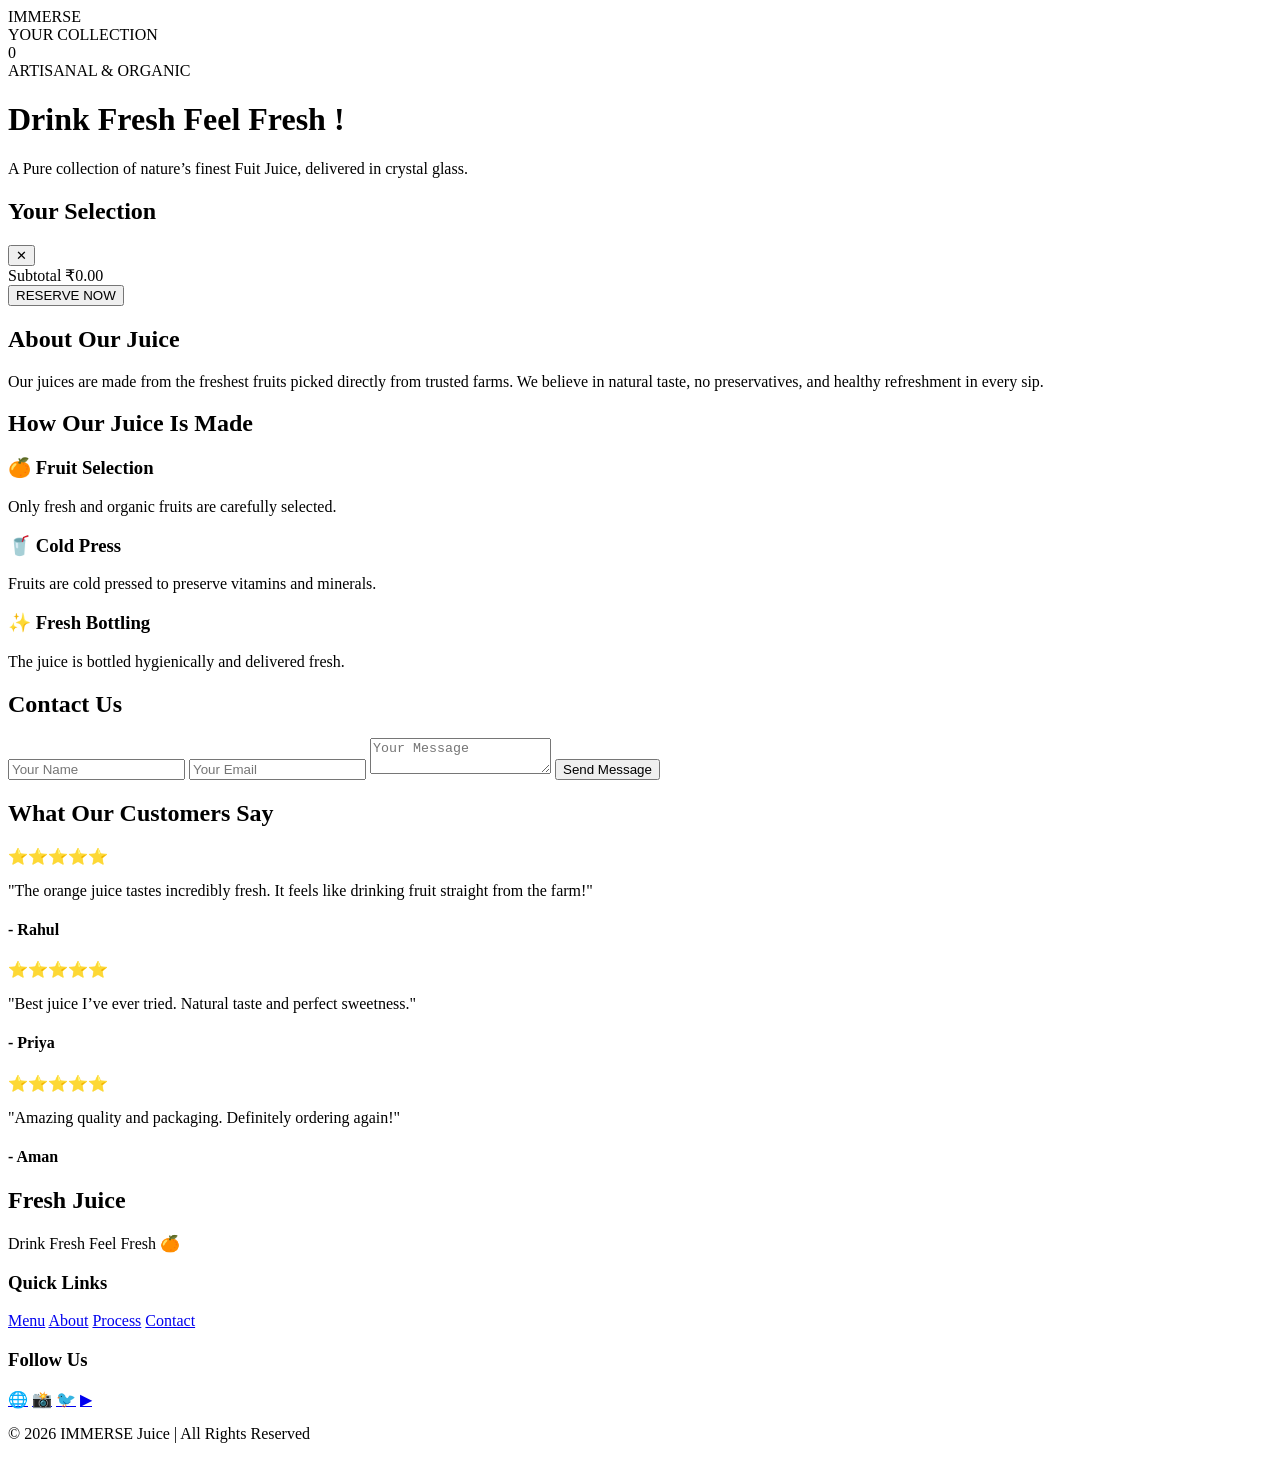
==== order.html @ 5682422b "first commit" ====
<!DOCTYPE html>
<html lang="en">
<head>
    <meta charset="UTF-8">
    <meta name="viewport" content="width=device-width, initial-scale=1.0">
    <title>IMMERSE | Premium Cold-Pressed</title>
    <link href="https://fonts.googleapis.com/css2?family=DM+Serif+Display&family=Outfit:wght@300;500;600&display=swap" rel="stylesheet">
    <link rel="stylesheet" href="CSS/orderstyle.css">
</head>
<body>

    <div class="glow-container">
        <div class="glow-circle glow-1"></div>
        <div class="glow-circle glow-2"></div>
        <div class="glow-circle glow-3"></div>
        <div class="glow-circle glow-4"></div>

    </div>

    <nav class="glass-nav">
        <div class="logo">IMMERSE</div>
        <div class="nav-right" onclick="toggleCart()">
            <span class="bag-label">YOUR COLLECTION</span>
            <div class="cart-pill"><span id="cart-count">0</span></div>
        </div>
    </nav>

    <div id="main-view">
        <header class="premium-hero" id="menu">
            <span class="hero-tag">ARTISANAL & ORGANIC</span>
            <h1>Drink <span>Fresh</span> Feel <span>Fresh !</span></h1>
            <p>A Pure collection of nature’s finest Fuit Juice, delivered in crystal glass.</p>
        </header>
        <main class="grid-container" id="juice-grid"></main>
    </div>

    <div id="cart-overlay" class="cart-overlay">
        <div class="cart-panel">
            <div class="cart-header">
                <h2>Your Selection</h2>
                <button class="close-btn" onclick="toggleCart()">✕</button>
            </div>
            <div id="cart-items" class="cart-body"></div>
            <div class="cart-footer">
                <div class="total-row">
                    <span>Subtotal</span>
                    <span id="total-price">₹0.00</span>
                </div>
                <button class="checkout-btn" onclick="openCheckout()">RESERVE NOW</button>
            </div>
        </div>
    </div>

    <section id="checkout-page" class="checkout-page" style="display: none;">
        <div class="checkout-container">
            <button class="back-link" onclick="closeCheckout()">← BACK TO COLLECTION</button>
            <div class="checkout-split">
                <div class="checkout-form-side">
                    <h2>Shipping Details</h2>
                    <form onsubmit="confirmFinalOrder(event)">
                        <input type="text" placeholder="Full Name" required class="luxe-input">
                        <input type="email" placeholder="Email Address" required class="luxe-input">
                        <input type="text" placeholder="Delivery Address" required class="luxe-input">
                        <h2 style="margin-top: 40px;">Payment</h2>
                        <div class="payment-mock">
                            <div style="letter-spacing: 4px; font-size: 1.1rem;">•••• •••• •••• ••••</div>
                            <div style="display:flex; justify-content:space-between; margin-top:15px; font-size:0.8rem; opacity:0.6;">
                                <span>EXP: MM/YY</span><span>CVC: •••</span>
                            </div>
                        </div>
                        <button type="submit" id="pay-btn" class="final-pay-btn">COMPLETE PURCHASE</button>
                    </form>
                </div>
                <div class="checkout-summary-side">
                    <h3>Order Summary</h3>
                    <div id="final-summary-items"></div>
                    <div class="summary-total">
                        <div class="line-item"><span>Subtotal</span><span id="sum-subtotal">$0.00</span></div>
                        <div class="line-item"><span>Shipping</span><span>FREE</span></div>
                        <div class="line-item total-bold"><span>Grand Total</span><span id="sum-total">$0.00</span></div>
                    </div>
                </div>
            </div>
        </div>
    </section>

    <section id="receipt-screen" class="receipt-screen" style="display: none;">
        <div class="receipt-card">
            <div class="success-icon">✓</div>
            <h1>Merci.</h1>
            <p class="receipt-sub">Your order has been placed successfully.</p>
            <div class="receipt-details">
                <div class="detail-row"><span>Order Number</span><span id="receipt-no">#VVT-0000</span></div>
                <div class="detail-row"><span>Date</span><span id="receipt-date">--</span></div>
            </div>
            <div class="receipt-divider"></div>
            <div id="receipt-items-list" class="receipt-items-list"></div>
            <div class="receipt-divider"></div>
            <div class="receipt-total-row">
                <span>Total Amount Paid</span>
                <strong id="receipt-total">$0.00</strong>
            </div>
            <div class="receipt-actions">
                <button class="print-btn" onclick="window.print()">PRINT</button>
                <button class="home-btn" onclick="returnToHome()">CONTINUE</button>
            </div>
        </div>
    </section>
    <!-- ABOUT SECTION -->
<section class="about-section" id="About">
    <h2>About Our Juice</h2>
    <p>
        Our juices are made from the freshest fruits picked directly from
        trusted farms. We believe in natural taste, no preservatives,
        and healthy refreshment in every sip.
    </p>
</section>


<!-- HOW OUR JUICE IS MADE -->
<section class="juice-process" id="Process">
    <h2>How Our Juice Is Made</h2>

    <div class="process-container">

        <div class="process-card">
            <h3>🍊 Fruit Selection</h3>
            <p>Only fresh and organic fruits are carefully selected.</p>
        </div>

        <div class="process-card">
            <h3>🥤 Cold Press</h3>
            <p>Fruits are cold pressed to preserve vitamins and minerals.</p>
        </div>

        <div class="process-card">
            <h3>✨ Fresh Bottling</h3>
            <p>The juice is bottled hygienically and delivered fresh.</p>
        </div>

    </div>
</section>


<!-- CONTACT SECTION -->
<section class="contact-section" id="Contact">
    <h2>Contact Us</h2>

    <form class="contact-form" >
        <input type="text" placeholder="Your Name">
        <input type="email" placeholder="Your Email">
        <textarea placeholder="Your Message"></textarea>
        <button type="submit">Send Message</button>
    </form>
</section>
    <section class="reviews-section">

    <h2>What Our Customers Say</h2>

    <div class="reviews-container">

        <div class="review-card">
            <div class="stars">⭐⭐⭐⭐⭐</div>
            <p>"The orange juice tastes incredibly fresh. It feels like drinking fruit straight from the farm!"</p>
            <h4>- Rahul</h4>
        </div>

        <div class="review-card">
            <div class="stars">⭐⭐⭐⭐⭐</div>
            <p>"Best juice I’ve ever tried. Natural taste and perfect sweetness."</p>
            <h4>- Priya</h4>
        </div>

        <div class="review-card">
            <div class="stars">⭐⭐⭐⭐⭐</div>
            <p>"Amazing quality and packaging. Definitely ordering again!"</p>
            <h4>- Aman</h4>
        </div>

    </div>

</section>


<footer class="footer">
    
    <div class="footer-container">

        <div class="footer-logo">
            <h2>Fresh Juice</h2>
            <p>Drink Fresh Feel Fresh 🍊</p>
        </div>

        <div class="footer-links">
            <h3>Quick Links</h3>
            <a href="#menu">Menu</a>
            <a href="#About">About</a>
            <a href="#Process">Process</a>
            <a href="#Contact">Contact</a>
        </div>

        <div class="footer-social">
            <h3>Follow Us</h3>
            <div class="social-icons">
                <a href="#">🌐</a>
                <a href="#">📸</a>
                <a href="#">🐦</a>
                <a href="#">▶</a>
            </div>
        </div>

    </div>


    <div class="footer-bottom">
        <p>© 2026 IMMERSE Juice | All Rights Reserved</p>
    </div>

</footer>

    <script src="JAVASCRIPT/orderscript.js"></script>
</body>
</html>
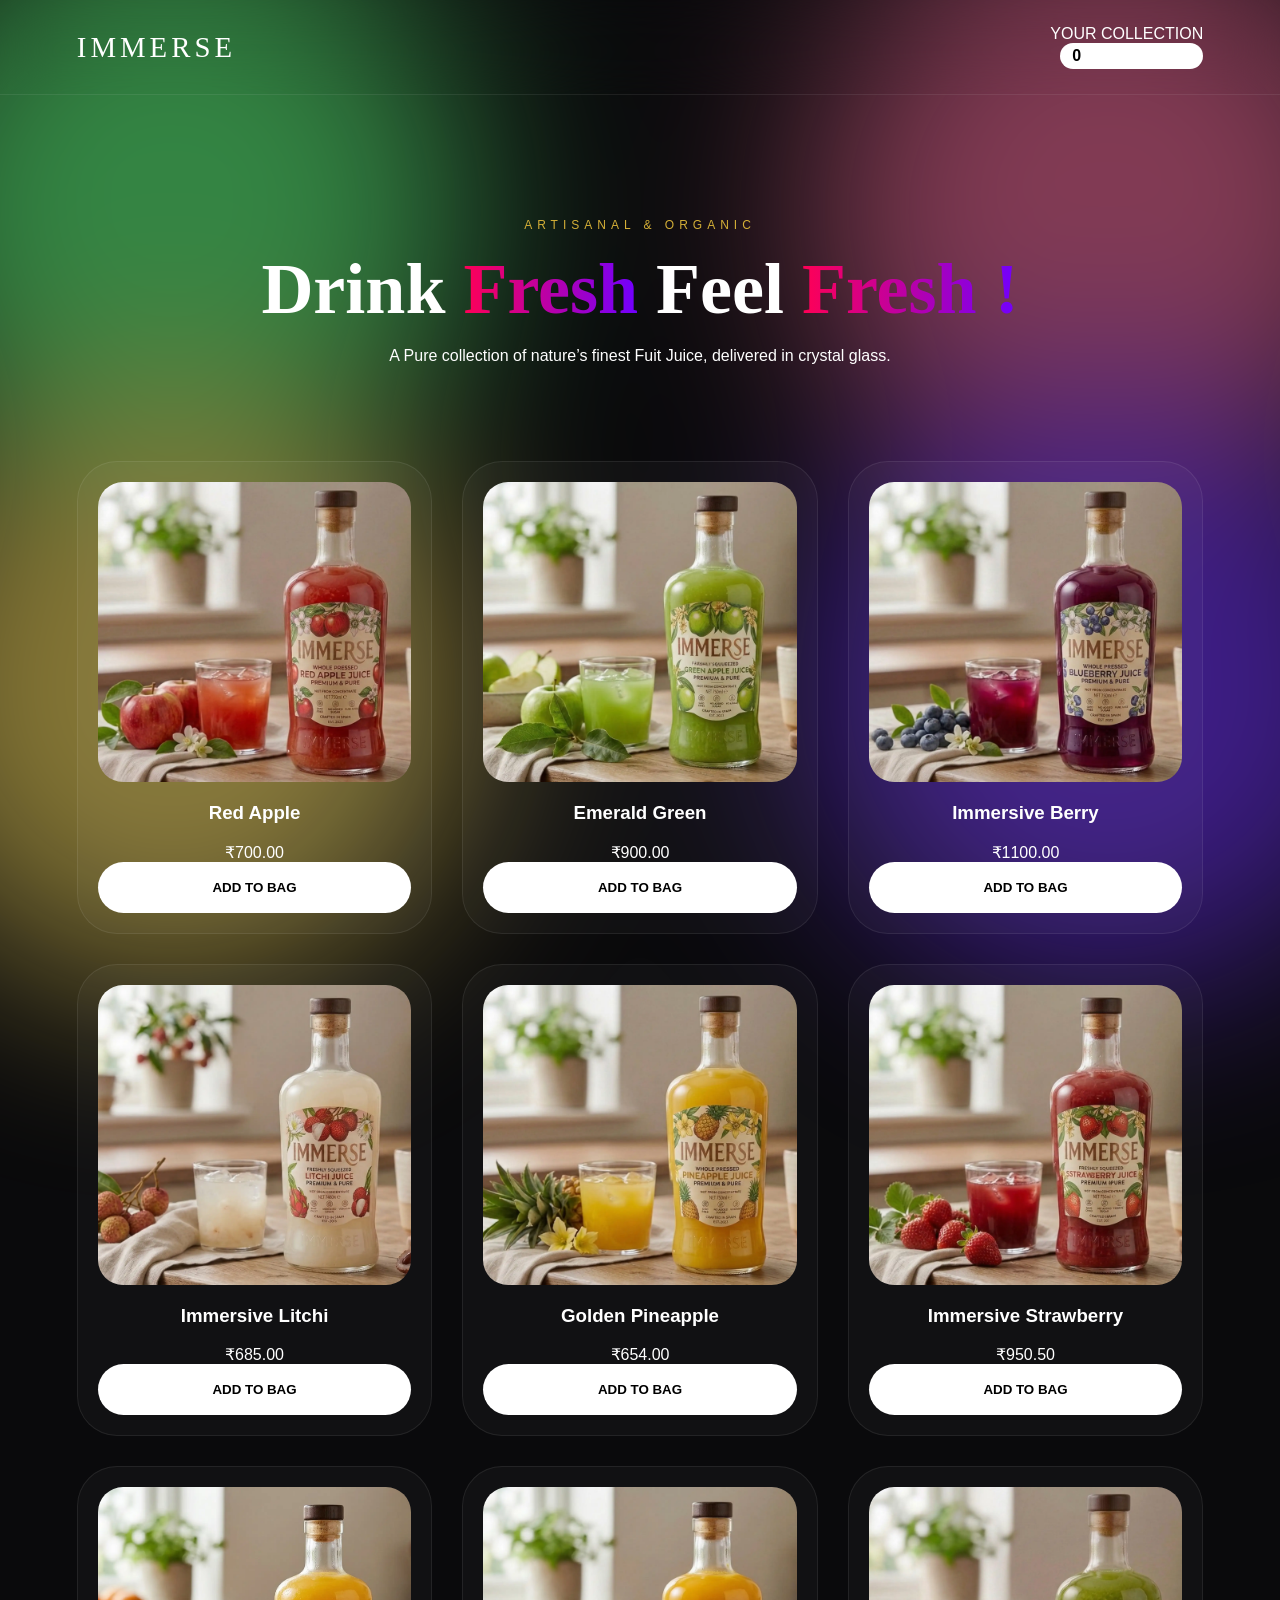
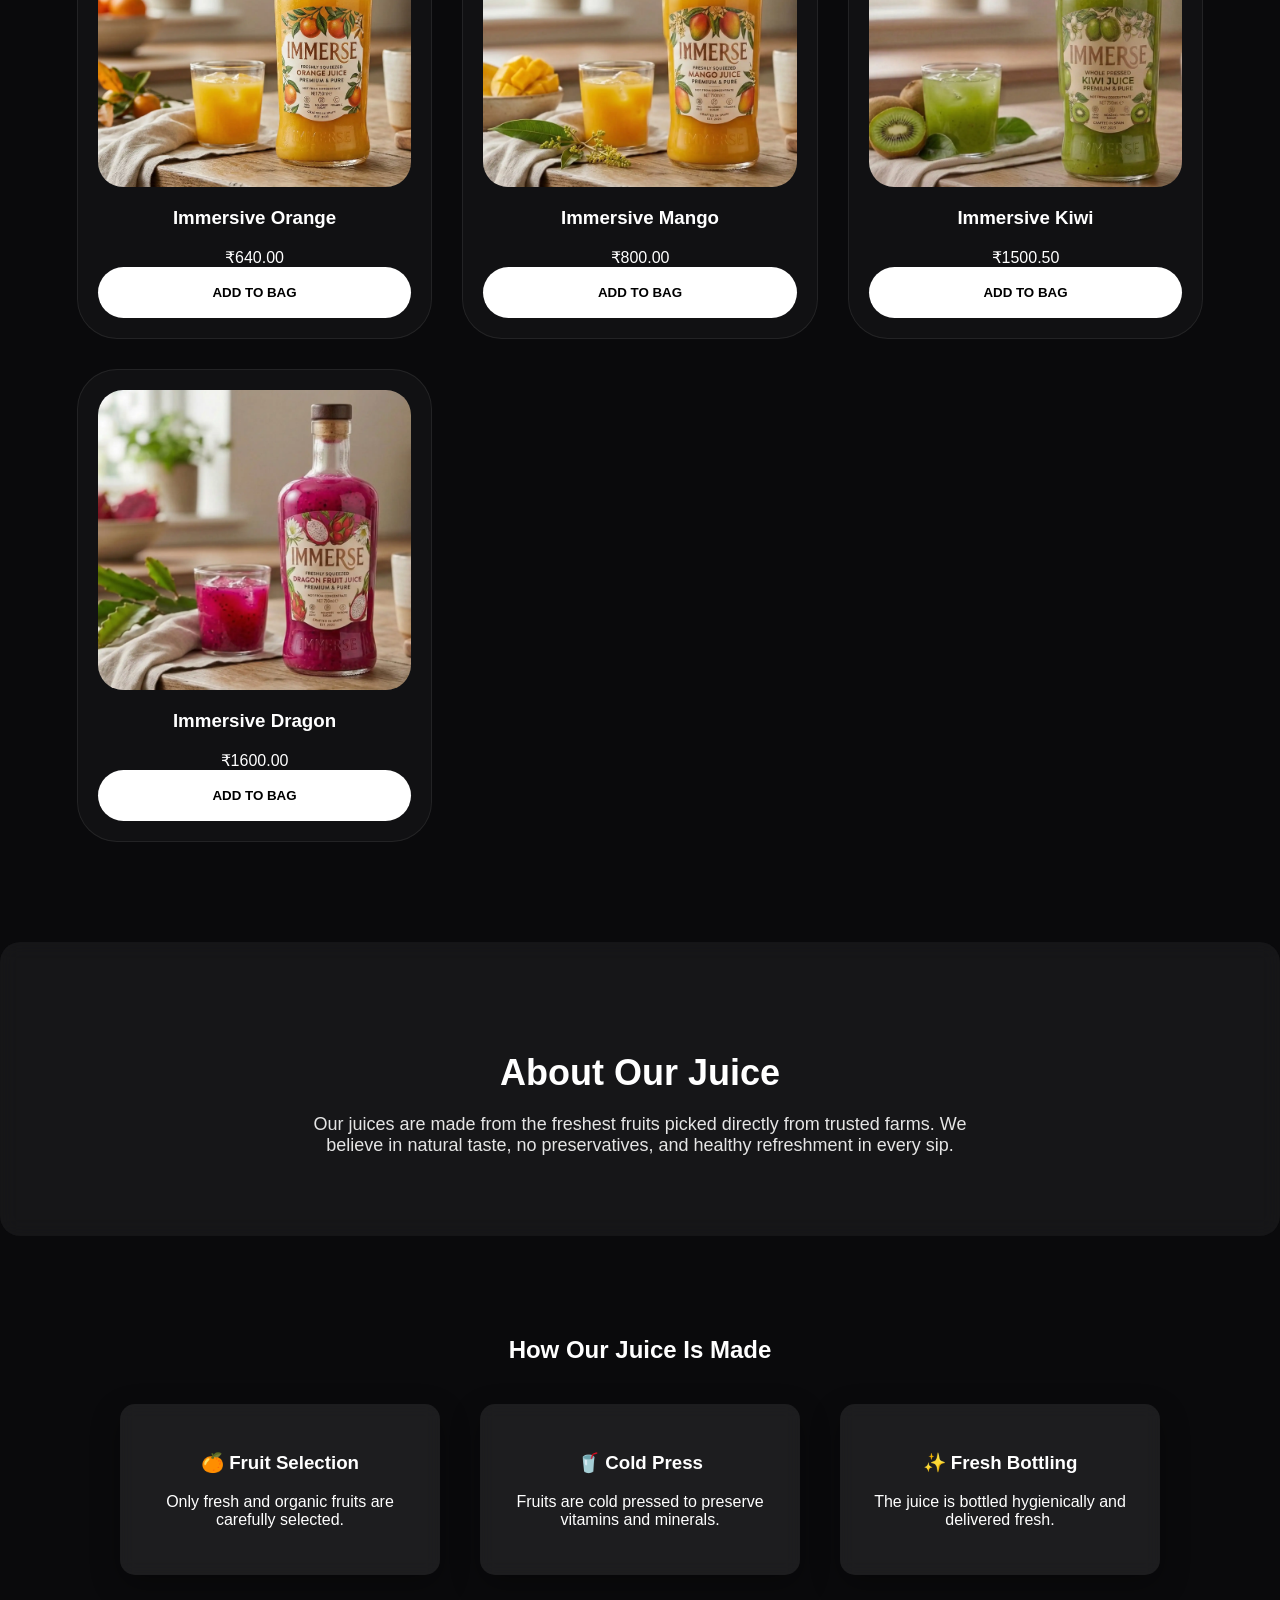
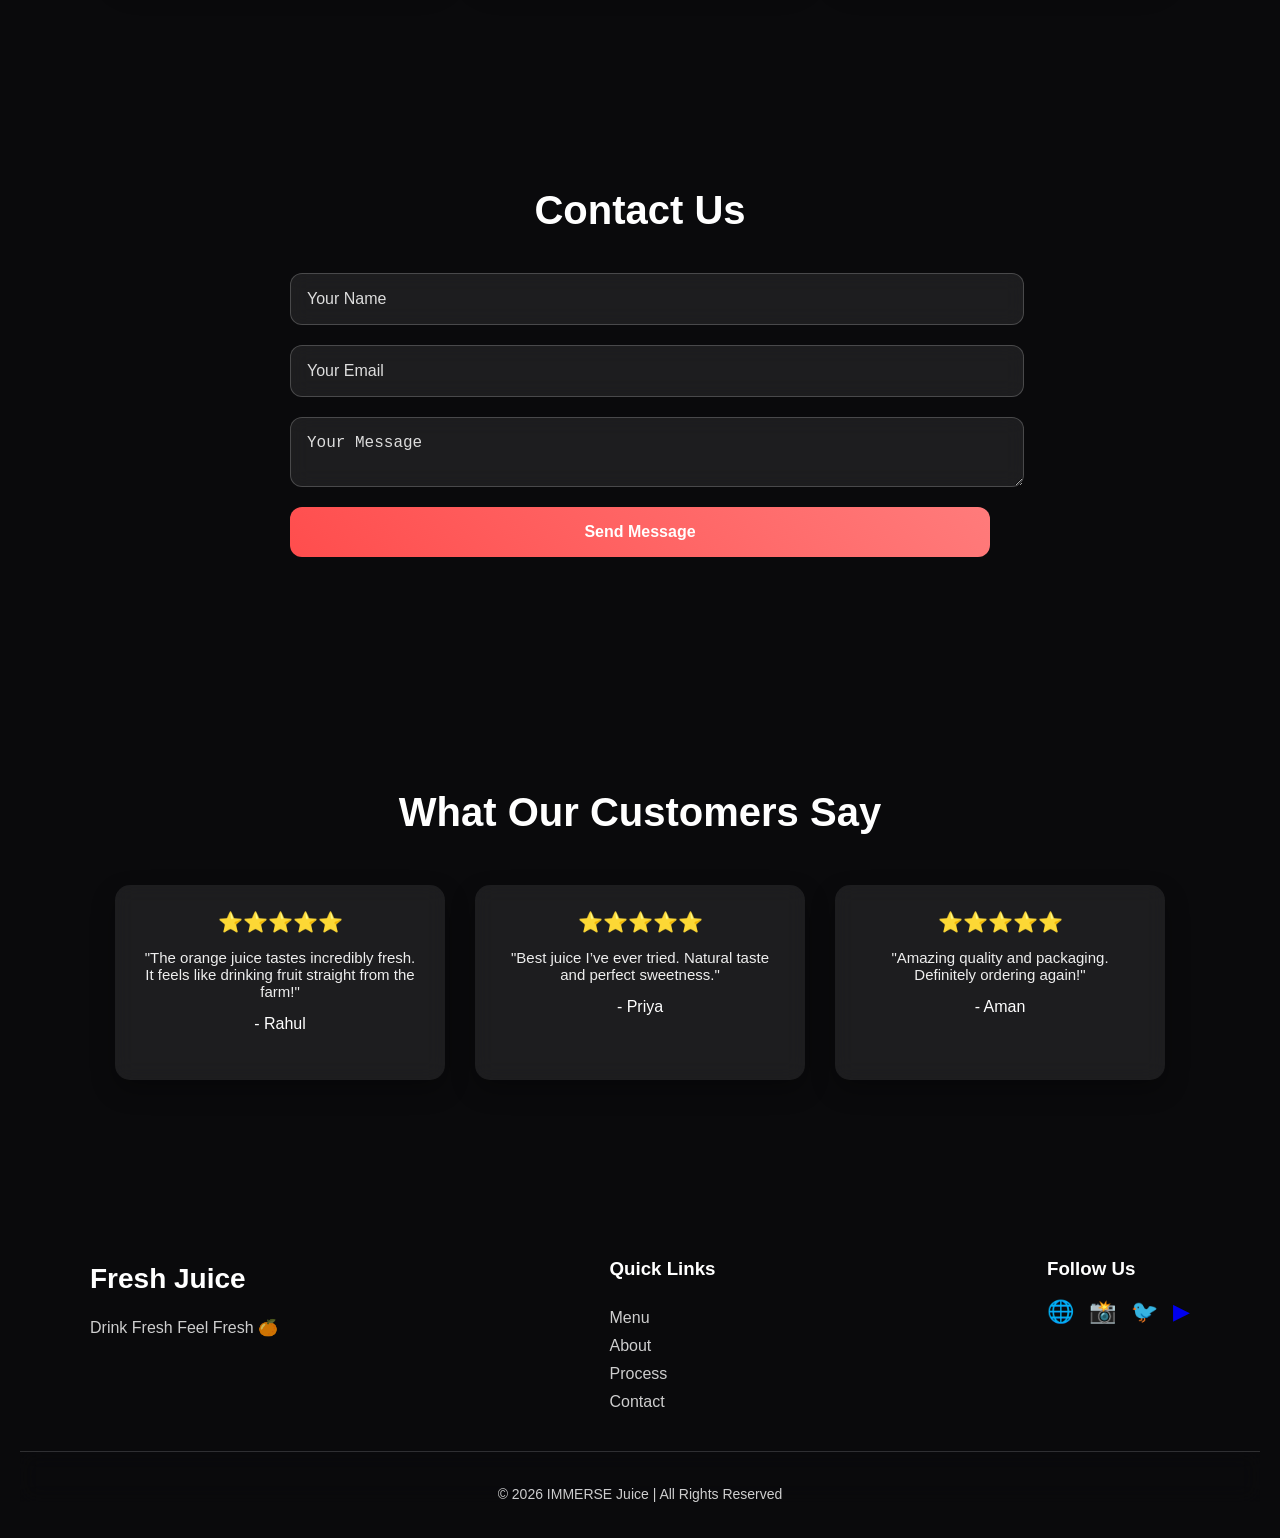
==== commit 64b61e33: "links update" ====
--- a/order.html
+++ b/order.html
@@ -5,7 +5,7 @@
     <meta name="viewport" content="width=device-width, initial-scale=1.0">
     <title>IMMERSE | Premium Cold-Pressed</title>
     <link href="https://fonts.googleapis.com/css2?family=DM+Serif+Display&family=Outfit:wght@300;500;600&display=swap" rel="stylesheet">
-    <link rel="stylesheet" href="CSS/orderstyle.css">
+    <link rel="stylesheet" href="css/orderstyle.css">
 </head>
 <body>
 
@@ -218,6 +218,6 @@
 
 </footer>
 
-    <script src="JAVASCRIPT/orderscript.js"></script>
+    <script src="javascript/orderscript.js"></script>
 </body>
 </html>
--- a/css/orderstyle.css
+++ b/css/orderstyle.css
@@ -0,0 +1,307 @@
+:root {
+    --bg: #0a0a0c;
+    --glass: rgba(255, 255, 255, 0.03);
+    --border: rgba(255, 255, 255, 0.08);
+    --gold: #D4AF37;
+    --font-serif: 'DM Serif Display', serif;
+    --font-sans: 'Outfit', sans-serif;
+}
+
+body { background: var(--bg); color: #fff; margin: 0; font-family: var(--font-sans); overflow-x: hidden; }
+
+/* Global Glow Background */
+.glow-container { position: fixed; top: 0; left: 0; width: 100%; height: 100%; z-index: -1; filter: blur(100px); opacity: 0.5; }
+.glow-circle { position: absolute; width: 600px; height: 600px; border-radius: 50%; }
+.glow-1 { background: #5eff7b; top: -10%; left: -10%; }
+.glow-2 { background: #f96c9b; top: -10%; right: -10%; }
+.glow-3 { background: #7231ff; bottom: -10%; right: -10%; }
+.glow-4 { background: #ffe260; bottom: -10%; left: -10%; }
+
+/* Navigation */
+.glass-nav { display: flex; justify-content: space-between; padding: 25px 6%; align-items: center; position: sticky; top: 0; backdrop-filter: blur(25px); z-index: 100; border-bottom: 1px solid var(--border); }
+.logo { font-family: var(--font-serif); font-size: 1.8rem; letter-spacing: 4px; }
+.cart-pill { background: #fff; color: #000; padding: 4px 12px; border-radius: 20px; font-weight: 600; margin-left: 10px; }
+
+/* Storefront */
+.premium-hero { text-align: center; padding: 120px 20px 80px; }
+.hero-tag { color: var(--gold); letter-spacing: 5px; font-size: 0.75rem; }
+.premium-hero h1 { font-family: var(--font-serif); font-size: clamp(2.5rem, 8vw, 4.5rem); margin: 15px 0; }
+.premium-hero h1 span { background: linear-gradient(90deg, #ff0055, #7000ff); -webkit-background-clip: text; -webkit-text-fill-color: transparent; }
+.grid-container { display: grid; grid-template-columns: repeat(auto-fit, minmax(280px, 1fr)); gap: 30px; padding: 0 6% 100px; }
+
+/* Cards */
+.juice-card { background: var(--glass); border: 1px solid var(--border); border-radius: 40px; padding: 20px; transition: 0.5s cubic-bezier(0.16, 1, 0.3, 1); text-align: center; }
+.juice-card:hover { background: rgba(255, 255, 255, 0.08); transform: translateY(-10px); }
+.image-box { width: 100%; height: 300px; border-radius: 25px; overflow: hidden; margin-bottom: 20px; }
+.image-box img { width: 100%; height: 100%; object-fit: cover; transition: 0.8s; }
+.juice-card:hover img { transform: scale(1.1); }
+.add-btn { background: #fff; color: #000; border: none; width: 100%; padding: 18px; border-radius: 40px; font-weight: 600; cursor: pointer; transition: 0.3s; }
+
+/* Cart & Checkout UI */
+.cart-overlay { position: fixed; top: 0; right: -100%; width: 100%; height: 100%; background: rgba(0,0,0,0.8); backdrop-filter: blur(10px); z-index: 1000; transition: 0.5s; }
+.cart-overlay.active { right: 0; }
+.cart-panel { position: absolute; right: 0; width: 450px; height: 100%; background: #0a0a0c; padding: 60px 40px; border-left: 1px solid var(--border); }
+.checkout-btn { background: linear-gradient(90deg, #ff0055, #7000ff); color: white; border: none; width: 100%; padding: 18px; border-radius: 40px; cursor: pointer; }
+.checkout-page { position: fixed; top: 0; left: 0; width: 100%; height: 100%; background: var(--bg); z-index: 2000; overflow-y: auto; padding: 60px 0; }
+.checkout-container { max-width: 1000px; margin: 0 auto; padding: 0 40px; }
+.checkout-split { display: grid; grid-template-columns: 1.2fr 0.8fr; gap: 80px; margin-top: 40px; }
+.luxe-input { width: 100%; padding: 15px 0; background: none; border: none; border-bottom: 1px solid var(--border); color: white; margin-bottom: 20px; outline: none; font-family: var(--font-sans); }
+.payment-mock { border: 1px solid var(--border); padding: 25px; border-radius: 20px; background: rgba(255,255,255,0.02); }
+.final-pay-btn { background: #fff; color: #000; border: none; width: 100%; padding: 20px; border-radius: 40px; font-weight: 600; margin-top: 40px; cursor: pointer; }
+
+/* Receipt */
+.receipt-screen { position: fixed; top: 0; left: 0; width: 100%; height: 100%; background: var(--bg); z-index: 3000; display: flex; align-items: center; justify-content: center; padding: 20px; }
+.receipt-card { background: var(--glass); border: 1px solid var(--border); backdrop-filter: blur(20px); border-radius: 40px; width: 100%; max-width: 450px; padding: 40px; text-align: center; }
+.success-icon { width: 50px; height: 50px; background: var(--gold); color: black; border-radius: 50%; display: flex; align-items: center; justify-content: center; margin: 0 auto 20px; font-weight: bold; }
+.receipt-divider { border-top: 1px dashed var(--border); margin: 20px 0; }
+.receipt-actions { display: flex; gap: 10px; margin-top: 30px; }
+.print-btn { background: rgba(255,255,255,0.1); color: white; border: none; flex: 1; padding: 15px; border-radius: 30px; cursor: pointer; }
+.home-btn { background: white; color: black; border: none; flex: 1; padding: 15px; border-radius: 30px; cursor: pointer; }
+.about-section{
+    padding:80px 20px;
+    text-align:center;
+    background:transparent;   /* transparent background */
+    color:white;              /* text visible on gradient */
+}
+
+.about-section h2{
+    font-size:36px;
+    margin-bottom:20px;
+    color:white;
+}
+
+.about-section p{
+    max-width:700px;
+    margin:auto;
+    font-size:18px;
+    color:#e5e5e5;
+}
+.about-section{
+    background:rgba(255,255,255,0.05);
+    backdrop-filter:blur(10px);
+    border-radius:20px;
+}
+.juice-process{
+    padding:80px 20px;
+    text-align:center;
+    color:white;
+}
+
+.process-container{
+    display:flex;
+    justify-content:center;
+    align-items:center;
+    gap:40px;
+    flex-wrap:wrap;
+    margin-top:40px;
+}
+
+.process-card{
+    width:260px;
+    padding:30px;
+    border-radius:15px;
+
+    background:rgba(255,255,255,0.08);
+    backdrop-filter:blur(8px);
+
+    box-shadow:0 10px 30px rgba(0,0,0,0.3);
+    transition:0.3s;
+}
+
+.process-card:hover{
+    transform:translateY(-10px);
+}
+.contact-section{
+    padding:100px 20px;
+    text-align:center;
+    color:white;
+}
+
+.contact-section h2{
+    font-size:40px;
+    margin-bottom:40px;
+}
+
+/* FORM CONTAINER */
+.contact-form{
+    max-width:700px;
+    margin:auto;
+    display:flex;
+    flex-direction:column;
+    gap:20px;
+}
+
+/* INPUT STYLE */
+.contact-form input,
+.contact-form textarea{
+    width:100%;
+    padding:16px;
+    border-radius:12px;
+    border:1px solid rgba(255,255,255,0.2);
+
+    background:rgba(255,255,255,0.08);
+    backdrop-filter:blur(10px);
+
+    color:white;
+    font-size:16px;
+
+    transition:0.3s;
+}
+
+/* PLACEHOLDER */
+.contact-form input::placeholder,
+.contact-form textarea::placeholder{
+    color:#ddd;
+}
+
+/* INPUT FOCUS EFFECT */
+.contact-form input:focus,
+.contact-form textarea:focus{
+    outline:none;
+    border:1px solid #ff4d4d;
+    box-shadow:0 0 10px rgba(255,77,77,0.6);
+}
+
+/* BUTTON STYLE */
+.contact-form button{
+    padding:16px;
+    border:none;
+    border-radius:12px;
+
+    font-size:16px;
+    font-weight:bold;
+    color:white;
+
+    background:linear-gradient(45deg,#ff4d4d,#ff7b7b);
+
+    cursor:pointer;
+    transition:0.3s;
+}
+
+/* BUTTON HOVER */
+.contact-form button:hover{
+    transform:translateY(-3px);
+    box-shadow:0 10px 25px rgba(255,77,77,0.5);
+}
+.footer{
+    padding:60px 20px 20px;
+    color:white;
+}
+
+/* FOOTER GRID */
+.footer-container{
+    display:flex;
+    justify-content:space-between;
+    flex-wrap:wrap;
+    max-width:1100px;
+    margin:auto;
+    gap:40px;
+}
+
+/* LOGO */
+.footer-logo h2{
+    font-size:28px;
+}
+
+.footer-logo p{
+    opacity:0.8;
+}
+
+/* LINKS */
+.footer-links{
+    display:flex;
+    flex-direction:column;
+    gap:10px;
+}
+
+.footer-links a{
+    text-decoration:none;
+    color:white;
+    opacity:0.8;
+    transition:0.3s;
+}
+
+.footer-links a:hover{
+    opacity:1;
+    transform:translateX(5px);
+}
+
+/* SOCIAL */
+.social-icons{
+    display:flex;
+    gap:15px;
+    font-size:22px;
+}
+
+.social-icons a{
+    text-decoration:none;
+    transition:0.3s;
+}
+
+.social-icons a:hover{
+    transform:scale(1.2);
+}
+.reviews-section{
+    padding:100px 20px;
+    text-align:center;
+    color:white;
+}
+
+.reviews-section h2{
+    font-size:40px;
+    margin-bottom:50px;
+}
+
+.reviews-container{
+    display:flex;
+    justify-content:center;
+    gap:30px;
+    flex-wrap:wrap;
+}
+
+/* REVIEW CARDS */
+
+.review-card{
+    width:280px;
+    padding:25px;
+    border-radius:15px;
+
+    background:rgba(255,255,255,0.08);
+    backdrop-filter:blur(10px);
+
+    box-shadow:0 10px 25px rgba(0,0,0,0.3);
+
+    transition:0.3s;
+}
+
+.review-card:hover{
+    transform:translateY(-10px);
+}
+
+.review-card p{
+    margin:15px 0;
+    font-size:15px;
+    color:#eee;
+}
+
+.review-card h4{
+    margin-top:10px;
+    font-weight:500;
+}
+
+.stars{
+    font-size:20px;
+}
+/* DIVIDER */
+.footer-bottom{
+    text-align:center;
+    margin-top:40px;
+    padding-top:20px;
+    border-top:1px solid rgba(255,255,255,0.2);
+    font-size:14px;
+    opacity:0.8;
+    box-shadow: #393939;
+    backdrop-filter:blur(10px);
+
+}
+@media print { body * { visibility: hidden; } .receipt-card, .receipt-card * { visibility: visible; } .receipt-actions { display: none; } }
